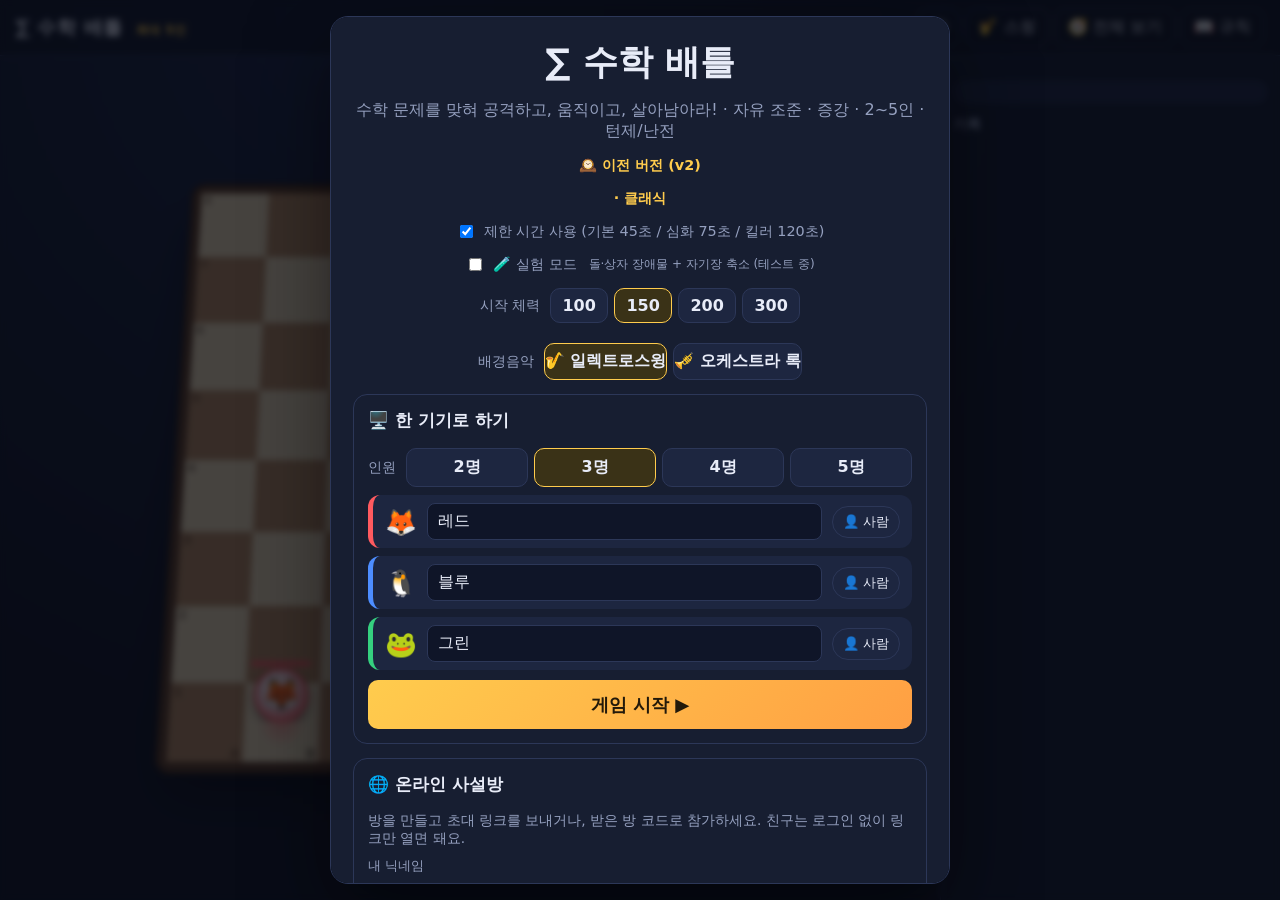
==== index.html @ 05ce8192 "킹 리메이크: 체크메이트 - 4칸 안 가장 가까운 적을 노리고, 그 적 주변 8칸 중 막힌 칸(판 끝·다른 말·돌·상자·자기장) 하나당 피해 +15% - 피해 20/27 → 구석(" ====
<!DOCTYPE html>
<html lang="ko">
<head>
  <meta charset="UTF-8">
  <meta name="viewport" content="width=device-width, initial-scale=1">
  <title>수학 배틀 ∑</title>
  <link rel="icon" href="data:image/svg+xml,%3Csvg xmlns=%22http://www.w3.org/2000/svg%22 viewBox=%220 0 100 100%22%3E%3Ctext y=%22.9em%22 font-size=%2290%22%3E%E2%88%91%3C/text%3E%3C/svg%3E">
  <link rel="stylesheet" href="vendor/katex/katex.min.css">
  <script src="vendor/katex/katex.min.js"></script>
  <link rel="stylesheet" href="css/style.css?v=20260926-2">
</head>
<body>
  <div id="app">
    <header class="topbar">
      <div class="brand">∑ 수학 배틀 <small>최대 5인</small></div>
      <div class="round" id="roundInfo"></div>
      <div class="top-actions">
        <button id="btnSound" class="ghost sound-btn" aria-label="소리 설정">🔊</button>
        <button id="btnBgm" class="ghost" title="배경음악 스타일 바꾸기">🎷 스윙</button>
        <button id="btnView" class="ghost" title="플레이어 시점 / 전체 보기 전환 (V)">🧭 전체 보기</button>
        <button id="btnRules" class="ghost">📖 규칙</button>
        <button id="btnLeave" class="ghost" hidden>🚪 방 나가기</button>
        <button id="btnMenu" class="ghost menu-btn" aria-label="메뉴 열기" aria-expanded="false">☰</button>
      </div>
    </header>

    <main class="layout">
      <section class="stage" id="stage">
        <div class="board" id="board">
          <div class="cells" id="cells"></div>
          <svg class="fx" id="fx" viewBox="0 0 8 8" preserveAspectRatio="none"></svg>
          <div id="pieces"></div>
        </div>
        <div class="compass" id="compass" title="북쪽 방향"><div class="needle">N</div></div>
        <div class="toast" id="toast"></div>
        <div class="spectate" id="spectate" hidden aria-live="polite"></div>
      </section>

      <aside class="panel">
        <div class="players" id="playerList"></div>
        <div class="turn" id="turnPanel"></div>
        <div class="log">
          <h3>기록</h3>
          <ol id="log"></ol>
        </div>
      </aside>
    </main>
  </div>

  <!-- 시작 화면 -->
  <div class="overlay" id="setup">
    <div class="card setup-card">
      <h1>∑ 수학 배틀</h1>
      <p class="muted">수학 문제를 맞혀 공격하고, 움직이고, 살아남아라! · 자유 조준 · 증강 · 2~5인 · 턴제/난전</p>
      <a class="version-link" href="v2/">🕰️ 이전 버전 (v2)</a> <a class="version-link" href="classic/">· 클래식</a>
      <label class="check"><input type="checkbox" id="optTimer" checked> 제한 시간 사용 (기본 45초 / 심화 75초 / 킬러 120초)</label>
      <label class="check exp-check"><input type="checkbox" id="optExp"> 🧪 실험 모드 <small>돌·상자 장애물 + 자기장 축소 (테스트 중)</small></label>
      <div class="hp-row" id="hpRow" role="group" aria-label="시작 체력"></div>
      <div class="hp-row" id="bgmRow" role="group" aria-label="배경음악"></div>

      <section class="mode">
        <h2 class="mode-title">🖥️ 한 기기로 하기</h2>
        <div class="setup-players" id="setupPlayers"></div>
        <button class="primary big" id="btnStart">게임 시작 ▶</button>
      </section>

      <section class="mode">
        <h2 class="mode-title">🌐 온라인 사설방</h2>
        <p class="muted small" id="onlineNote">온라인 연결 확인 중…</p>
        <div class="online-form" id="onlineForm" hidden>
          <label class="field-label" for="nick">내 닉네임</label>
          <input id="nick" maxlength="10" placeholder="예: 미분왕" autocomplete="nickname">
          <button id="btnRestore" hidden></button>
          <div class="online-actions">
            <button class="primary" id="btnCreate">방 만들기</button>
            <div class="join-row">
              <input id="joinCode" maxlength="4" placeholder="방 코드" autocapitalize="characters" autocomplete="off" aria-label="방 코드 4자리">
              <button id="btnJoin">참가</button>
            </div>
          </div>
        </div>
      </section>

      <button class="ghost" id="btnRules2">📖 규칙 보기</button>
    </div>
  </div>

  <!-- 메뉴 (휴대폰: 규칙 · 전체 보기 · 기록 · 방 나가기) -->
  <div class="drawer hidden" id="drawer">
    <nav class="drawer-card" aria-label="메뉴">
      <div class="drawer-head"><b>메뉴</b><button class="ghost" id="btnMenuClose" aria-label="메뉴 닫기">✕</button></div>
      <div class="drawer-actions">
        <button id="mRules">📖 규칙</button>
        <button id="mSound">🔊 소리 설정</button>
        <button id="mBgm">🎷 배경음악: 일렉트로스윙</button>
        <button id="mView">🧭 전체 보기</button>
        <button id="mLeave" hidden>🚪 방 나가기</button>
      </div>
      <h3>기록</h3>
      <ol id="drawerLog" class="drawer-log"></ol>
    </nav>
  </div>

  <!-- 온라인 대기실 -->
  <div class="overlay hidden" id="lobby"></div>

  <!-- 차례 넘기기 -->
  <div class="overlay hidden" id="handover"></div>

  <!-- 범용 모달 -->
  <div class="overlay hidden" id="modal"><div class="card" id="modalCard"></div></div>

  <script src="vendor/mqtt/mqtt.min.js"></script>
  <script src="js/music.js?v=20260926-2"></script>
  <script src="js/sfx.js?v=20260926-2"></script>
  <script src="js/chars.js?v=20260926-2"></script>
  <script src="js/problems.js?v=20260926-2"></script>
  <script src="js/game.js?v=20260926-2"></script>
</body>
</html>
---- css/style.css ----
/* ------------------------------------------------------------------ */
/*  카메라 변수: 등록된 커스텀 속성이라 transition 으로 부드럽게 회전  */
/* ------------------------------------------------------------------ */
@property --ang  { syntax: '<angle>';  inherits: true; initial-value: 0deg; }
@property --tilt { syntax: '<angle>';  inherits: true; initial-value: 0deg; }
@property --tx   { syntax: '<length>'; inherits: true; initial-value: 0px; }
@property --ty   { syntax: '<length>'; inherits: true; initial-value: 0px; }
@property --lift { syntax: '<length>'; inherits: true; initial-value: 0px; }
@property --dz   { syntax: '<length>'; inherits: true; initial-value: 0px; }

:root {
  --bg: #0f1422;
  --bg2: #171e31;
  --card: #1d2640;
  --line: #2c3758;
  --text: #e8ecf8;
  --muted: #95a0bf;
  --accent: #ffcc4d;
  --ok: #3ddc84;
  --bad: #ff5d6c;
  --light-sq: #ecdab4;
  --dark-sq: #b68a5e;
  --radius: 14px;
}

* { box-sizing: border-box; }
html, body { margin: 0; height: 100%; }
body {
  background: radial-gradient(circle at 30% 0%, #1c2748 0%, var(--bg) 60%);
  color: var(--text);
  font-family: 'Pretendard', 'Apple SD Gothic Neo', 'Noto Sans KR', 'Malgun Gothic', system-ui, sans-serif;
  overflow: hidden;
}
button {
  font: inherit; color: inherit; cursor: pointer;
  border: 1px solid var(--line); background: var(--card);
  border-radius: 10px; padding: 8px 12px;
  transition: transform .1s, background .15s, border-color .15s, opacity .15s;
}
button:hover:not(:disabled) { border-color: #4a5a8c; background: #243056; }
button:active:not(:disabled) { transform: scale(.97); }
button:disabled { opacity: .4; cursor: not-allowed; }
button.primary { background: linear-gradient(135deg, #ffcc4d, #ff9f43); color: #22190a; border: 0; font-weight: 700; }
button.primary:hover:not(:disabled) { background: linear-gradient(135deg, #ffd76e, #ffb266); }
button.ghost { background: transparent; }
button.big { font-size: 1.15rem; padding: 12px 22px; }
.muted { color: var(--muted); }
.hidden, [hidden] { display: none !important; }

#app { display: flex; flex-direction: column; height: 100%; }

/* ---------------- 상단 바 ---------------- */
.topbar {
  display: flex; align-items: center; gap: 12px;
  padding: 8px 16px; border-bottom: 1px solid var(--line);
  background: rgba(15, 20, 34, .7); backdrop-filter: blur(6px);
}
.brand { font-weight: 800; font-size: 1.2rem; letter-spacing: .5px; }
.brand small { color: var(--accent); font-weight: 600; font-size: .75rem; margin-left: 6px; }
.round { flex: 1; text-align: center; color: var(--muted); font-size: .9rem; }
.top-actions { display: flex; gap: 6px; }

/* ---------------- 레이아웃 ---------------- */
.layout { flex: 1; display: flex; min-height: 0; }
.stage {
  position: relative; flex: 1; min-width: 0; overflow: hidden;
  perspective: 1100px; perspective-origin: 50% 35%;
}
.panel {
  width: 340px; flex-shrink: 0; display: flex; flex-direction: column; gap: 12px;
  padding: 12px; border-left: 1px solid var(--line); background: rgba(23, 30, 49, .6);
  overflow-y: auto;
}

/* ---------------- 보드 ---------------- */
.board {
  --cell: 60px;
  position: absolute; left: 50%; top: 50%;
  width: calc(var(--cell) * var(--n, 8)); height: calc(var(--cell) * var(--n, 8));
  margin-left: calc(var(--cell) * var(--n, 8) / -2); margin-top: calc(var(--cell) * var(--n, 8) / -2);
  transform-style: preserve-3d;
  transform: translateY(var(--lift)) translateZ(var(--dz)) rotateX(var(--tilt)) rotateZ(var(--ang)) translate(var(--tx), var(--ty));
  transition: --ang .9s cubic-bezier(.4, .1, .2, 1), --tilt .9s ease, --tx .9s ease, --ty .9s ease, --lift .9s ease, --dz .9s ease;
}
.cells {
  position: absolute; inset: 0;
  display: grid; grid-template-columns: repeat(8, 1fr); grid-template-rows: repeat(8, 1fr);
  border-radius: 6px;
  box-shadow: 0 0 0 calc(var(--cell) * .12) #5b3b22, 0 0 0 calc(var(--cell) * .16) #2d1d10, 0 30px 60px rgba(0, 0, 0, .6);
}
.cell { position: relative; background: var(--light-sq); }
.cell.dark { background: var(--dark-sq); }
.cell .coord {
  position: absolute; font-size: calc(var(--cell) * .17); font-weight: 700;
  color: rgba(60, 35, 15, .55); pointer-events: none;
}
.cell .coord.file { right: 3px; bottom: 1px; }
.cell .coord.rank { left: 3px; top: 1px; }
.cell.target { box-shadow: inset 0 0 0 3px #ff3b3b; }
.cell.void { visibility: hidden; pointer-events: none; }
.board.pentagon .cells { box-shadow: none; border-radius: 0; }
.fx .board-frame { fill: none; stroke: #5b3b22; stroke-width: .16; stroke-linejoin: round; filter: drop-shadow(0 .3px .6px rgba(0, 0, 0, .6)); }

.fx { position: absolute; inset: 0; width: 100%; height: 100%; pointer-events: none; transform: translateZ(1px); overflow: visible; }
.fx .guide { stroke-width: .06; stroke-dasharray: .18 .12; fill: none; opacity: .85; }
.fx .preview { stroke-width: .12; fill: none; stroke-linecap: round; stroke-linejoin: round; opacity: .75; stroke-dasharray: .25 .15; }
.fx .preview-dot { opacity: .8; }
.fx .shot { stroke-width: .1; fill: none; stroke-linecap: round; stroke-linejoin: round; filter: drop-shadow(0 0 .08px #fff); }
.fx .shot.fade { transition: opacity .6s; opacity: 0; }
.fx .bullet { stroke: #fff; stroke-width: .04; }
.fx .burst { fill: none; stroke-width: .08; animation: burst .6s ease-out forwards; }
/* 직업별 궤적 */
.fx .shot.t-thin { stroke-width: .035; }
.fx .shot.t-none { display: none; }
.fx .shot.t-dash { stroke-width: .05; stroke-dasharray: .12 .12; opacity: .8; }
.fx .shot.t-glow { stroke-width: .2; opacity: .4; }
.fx .shot.t-rope { stroke-width: .05; filter: none; }
.fx .shot.t-blood { stroke-width: .08; stroke-dasharray: .04 .12; }
.fx .shot.t-beam { stroke-width: .24; opacity: .85; filter: drop-shadow(0 0 .15px #fff); }
.fx .shot.t-core { stroke-width: .08; filter: none; }
.fx .shot.t-bolt { stroke-width: .07; filter: drop-shadow(0 0 .12px #fff27a); }
.fx .shot.t-beam.fade, .fx .shot.t-core.fade, .fx .shot.t-bolt.fade { transition: opacity .35s; }
/* 맞은 자리 이펙트 */
.fx .imp-in { transform-box: fill-box; transform-origin: center; animation: imp .6s ease-out forwards; }
@keyframes imp { 0% { transform: scale(.3); opacity: 1; } 55% { opacity: 1; } 100% { transform: scale(1.25); opacity: 0; } }
.fx .imp-wind .imp-in { animation: impSpin .65s ease-out forwards; }
@keyframes impSpin { 0% { transform: scale(.4) rotate(0); opacity: 1; } 100% { transform: scale(1.2) rotate(320deg); opacity: 0; } }
.fx .imp-zap .imp-in { animation: impZap .5s steps(1) forwards; }
@keyframes impZap { 0% { opacity: 1; } 20% { opacity: .15; } 40% { opacity: 1; } 60% { opacity: .2; } 80% { opacity: 1; } 100% { opacity: 0; } }
.fx .imp-boom .imp-in { animation: imp .7s cubic-bezier(.2, .8, .3, 1) forwards; }
.imp-pop { position: absolute; inset: auto; left: 50%; bottom: 4%; width: calc(var(--cell) * 1.3); height: calc(var(--cell) * 1.3); margin-left: calc(var(--cell) * -.65); transform: none; pointer-events: none; z-index: 3; }
/* 판 흔들림 (transform 과 겹치지 않게 translate 속성으로) */
.board.shake-1 { animation: bshake1 .3s; }
.board.shake-2 { animation: bshake2 .45s; }
@keyframes bshake1 { 25% { translate: 3px -2px; } 50% { translate: -3px 2px; } 75% { translate: 2px 1px; } }
@keyframes bshake2 { 15% { translate: 8px -4px; } 35% { translate: -7px 4px; } 55% { translate: 5px -3px; } 75% { translate: -3px 2px; } }
.fx .crosshair { fill: none; stroke: #ff3b3b; stroke-width: .06; animation: pulse .5s ease-in-out infinite alternate; }
@keyframes burst { from { r: .1; opacity: 1; } to { r: .9; opacity: 0; } }
@keyframes pulse { from { opacity: .4; } to { opacity: 1; } }

/* ---------------- 말(플레이어) ---------------- */
#pieces { position: absolute; inset: 0; transform-style: preserve-3d; pointer-events: none; }
.piece {
  position: absolute;
  left: calc(var(--x) * var(--cell)); top: calc(var(--y) * var(--cell));
  width: var(--cell); height: var(--cell);
  transform-style: preserve-3d;
  transition: left .25s ease, top .25s ease, opacity .5s;
}
.piece .facing {
  position: absolute; inset: 0; transform: translateZ(1px) rotate(var(--face, 0deg));
  transition: transform .3s;
}
.piece .facing::before {
  content: ''; position: absolute; left: 50%; top: 2%;
  border: calc(var(--cell) * .14) solid transparent; border-bottom: calc(var(--cell) * .22) solid var(--pc);
  border-top: 0; transform: translateX(-50%);
  filter: drop-shadow(0 0 2px rgba(0, 0, 0, .5));
}
.piece .facing::after {
  content: ''; position: absolute; inset: 18%; border-radius: 50%;
  background: radial-gradient(circle, color-mix(in srgb, var(--pc) 45%, transparent) 0%, transparent 70%);
}
.piece .stand {
  position: absolute; left: -20%; right: -20%; bottom: 50%; height: calc(var(--cell) * 1.25);
  display: flex; flex-direction: column; align-items: center; justify-content: flex-end; gap: 2px;
  transform-origin: 50% 100%;
  transform: rotateZ(calc(var(--ang) * -1)) rotateX(calc(var(--tilt) * -1));
  pointer-events: none;
}
.piece .avatar {
  width: calc(var(--cell) * .72); height: calc(var(--cell) * .72); border-radius: 50%;
  display: grid; place-items: center; font-size: calc(var(--cell) * .42);
  background: radial-gradient(circle at 35% 30%, #fff 0%, color-mix(in srgb, var(--pc) 35%, #fff) 45%, var(--pc) 100%);
  border: 3px solid var(--pc);
  box-shadow: 0 4px 10px rgba(0, 0, 0, .45);
}
.piece .mini-hp {
  width: calc(var(--cell) * .8); height: 6px; border-radius: 3px; background: rgba(0, 0, 0, .55); overflow: hidden;
}
.piece .mini-hp i { display: block; height: 100%; background: var(--pc); transition: width .4s; }
.piece .badges { font-size: calc(var(--cell) * .2); height: calc(var(--cell) * .24); line-height: 1; }
.piece.current .avatar { box-shadow: 0 0 0 3px #fff, 0 0 18px 4px var(--pc); animation: bob 1.4s ease-in-out infinite; }
.piece.dead { opacity: 0; pointer-events: none; }
.piece.hit .avatar { animation: shake .45s; }
/* 직업 캐릭터 (js/chars.js) */
.piece.chared { transition: left .25s ease, top .25s ease, opacity .5s 1s; }
.piece .avatar.char {
  width: calc(var(--cell) * 1.12); height: calc(var(--cell) * 1.12); border: 0; border-radius: 0;
  background: none; box-shadow: none; font-size: 0; overflow: visible; margin-bottom: calc(var(--cell) * -.12);
  filter: drop-shadow(0 3px 3px rgba(0, 0, 0, .35));
}
.piece .avatar.char .flip { width: 100%; height: 100%; transform: scaleX(var(--flip, 1)); transition: transform .2s; }
.piece .avatar.char svg { width: 100%; height: 100%; display: block; }
.piece.current .avatar.char { box-shadow: none; filter: drop-shadow(0 0 1.5px #fff) drop-shadow(0 0 6px var(--pc)); }
.piece.hit .avatar.char { animation: none; }
.mini-ch { display: inline-block; width: 1.5em; height: 1.5em; vertical-align: middle; }
.mini-ch svg { width: 100%; height: 100%; display: block; transform: scale(1.25); transform-origin: 50% 70%; }
@keyframes bob { 50% { transform: translateY(-4px); } }
@keyframes shake {
  0%, 100% { transform: translateX(0); background: #fff; }
  20% { transform: translateX(-6px); background: #ff5d6c; }
  40% { transform: translateX(6px); }
  60% { transform: translateX(-4px); background: #ff5d6c; }
  80% { transform: translateX(4px); }
}
.float {
  position: absolute; top: 0; left: 50%; transform: translateX(-50%);
  font-weight: 900; font-size: calc(var(--cell) * .38); white-space: nowrap;
  text-shadow: 0 2px 0 #000, 0 0 6px #000;
  animation: floatUp 1.3s ease-out forwards;
}
.float.dmg { color: #ff5d6c; }
.float.heal { color: #3ddc84; }
.float.info { color: #ffcc4d; }
@keyframes floatUp { from { opacity: 1; transform: translate(-50%, 0) scale(1.2); } to { opacity: 0; transform: translate(-50%, -60px) scale(1); } }

.compass {
  position: absolute; right: 14px; top: 14px; width: 44px; height: 44px; border-radius: 50%;
  background: rgba(0, 0, 0, .35); border: 1px solid var(--line); display: grid; place-items: center;
}
.compass .needle {
  font-weight: 800; font-size: .8rem; color: var(--bad);
  width: 100%; height: 100%; display: flex; justify-content: center; padding-top: 2px;
  transition: transform .9s cubic-bezier(.4, .1, .2, 1);
}
.toast {
  z-index: 6;
  position: absolute; left: 50%; top: 16px; transform: translateX(-50%) translateY(-20px);
  background: rgba(0, 0, 0, .75); border: 1px solid var(--line); border-radius: 999px;
  padding: 8px 18px; font-weight: 700; opacity: 0; transition: opacity .25s, transform .25s; pointer-events: none;
  white-space: nowrap; max-width: 90%; overflow: hidden; text-overflow: ellipsis;
}
.toast.show { opacity: 1; transform: translateX(-50%) translateY(0); }

/* ---------------- 패널 ---------------- */
.players { display: flex; flex-direction: column; gap: 6px; }
.pcard {
  display: flex; align-items: center; gap: 10px; padding: 8px 10px;
  border-radius: 12px; background: var(--card); border: 2px solid transparent;
}
.pcard.active { border-color: var(--pc); box-shadow: 0 0 16px -4px var(--pc); }
.pcard.dead { opacity: .4; filter: grayscale(1); }
.pemoji { font-size: 1.6rem; }
.pinfo { flex: 1; min-width: 0; }
.pname { font-weight: 700; font-size: .95rem; white-space: nowrap; overflow: hidden; text-overflow: ellipsis; }
.hp { height: 8px; border-radius: 4px; background: #0b0f1a; overflow: hidden; margin-top: 4px; }
.hp-fill { height: 100%; background: var(--pc); transition: width .4s; }
.hpnum { font-variant-numeric: tabular-nums; font-weight: 700; min-width: 34px; text-align: right; }
.pnums { display: flex; flex-direction: column; align-items: flex-end; gap: 2px; }
.score { font-size: .72rem; color: var(--accent); font-variant-numeric: tabular-nums; white-space: nowrap; }
.bonus { font-size: 1rem; }
.bonus b { color: var(--accent); }
.fast { margin-top: 6px; padding: 6px 10px; border-radius: 8px; background: #3a3217; color: #ffe38a; font-weight: 700; font-size: .9rem; }

.turn { background: var(--card); border-radius: var(--radius); padding: 12px; }
.turn-head { display: flex; align-items: center; gap: 10px; margin-bottom: 10px; }
.turn-head .big { font-size: 2rem; }
.turn-head b { color: var(--pc); }
.turn-head small { color: var(--muted); }
.actions { display: grid; grid-template-columns: 1fr 1fr; gap: 8px; }
.act {
  display: flex; flex-direction: column; align-items: flex-start; gap: 2px; text-align: left; padding: 10px;
}
.act .ai { font-size: 1.3rem; }
.act b { font-size: .95rem; }
.act small { color: var(--muted); font-size: .75rem; }
.act.free { border-style: dashed; }
.act.wide { grid-column: 1 / -1; flex-direction: row; align-items: center; gap: 10px; }
.hint { color: var(--muted); font-size: .78rem; margin: 10px 0 0; line-height: 1.45; }
.chip { display: inline-block; padding: 2px 8px; border-radius: 999px; font-size: .75rem; font-weight: 700; }
.chip.easy { background: #1f5f3f; color: #b9f5d3; }
.chip.hard { background: #6b2140; color: #ffc2d6; }
.chip.extra { background: #5a4a10; color: #ffe38a; }
.rotate-box p { margin: 0 0 8px; font-size: .9rem; }
.rot-btns { display: grid; grid-template-columns: repeat(3, 1fr); gap: 6px; margin-bottom: 8px; }
.rotate-box .primary { width: 100%; }

.log { flex: 1; min-height: 120px; display: flex; flex-direction: column; }
.log h3 { margin: 0 0 6px; font-size: .85rem; color: var(--muted); }
.log ol { list-style: none; margin: 0; padding: 0; overflow-y: auto; font-size: .82rem; line-height: 1.45; }
.log li { padding: 4px 0; border-bottom: 1px dashed var(--line); }
.log li:first-child { animation: fadeIn .4s; }
.log .who { font-weight: 700; color: var(--pc); }
@keyframes fadeIn { from { opacity: 0; transform: translateY(-4px); } }

/* ---------------- 오버레이 & 모달 ---------------- */
.overlay {
  position: fixed; inset: 0; z-index: 20; display: grid; place-items: center; padding: 16px;
  background: rgba(6, 9, 18, .72); backdrop-filter: blur(3px);
}
.overlay.dock { background: transparent; backdrop-filter: none; place-items: end end; pointer-events: none; }
.overlay.dock .card { width: min(380px, 100%); }
.overlay.dock .card { pointer-events: auto; box-shadow: 0 -10px 40px rgba(0, 0, 0, .5); }
.card {
  background: var(--bg2); border: 1px solid var(--line); border-radius: 18px;
  padding: 22px; width: min(620px, 100%); max-height: calc(100dvh - 32px); overflow-y: auto;
  box-shadow: 0 30px 80px rgba(0, 0, 0, .5); animation: pop .22s ease-out;
}
.card.small { width: min(440px, 100%); }
.card h2 { margin: 0 0 6px; }
@keyframes pop { from { transform: scale(.94); opacity: 0; } }

.setup-card { text-align: center; display: flex; flex-direction: column; gap: 14px; }
.setup-card h1 { margin: 0; font-size: 2.2rem; }
.setup-card p { margin: 0; }
.setup-players { display: flex; flex-direction: column; gap: 8px; }
.setup-row { display: flex; align-items: center; gap: 10px; padding: 8px 12px; background: var(--card); border-radius: 12px; border-left: 5px solid var(--pc); }
.setup-row span { font-size: 1.6rem; }
.setup-row input {
  flex: 1; font: inherit; color: var(--text); background: #0f1528; border: 1px solid var(--line);
  border-radius: 8px; padding: 8px 10px;
}
.check { display: flex; gap: 8px; justify-content: center; align-items: center; color: var(--muted); font-size: .9rem; }

.handover-card { text-align: center; border-top: 6px solid var(--pc); }
.handover-card .ho-emoji { font-size: 4rem; animation: bob 1.4s ease-in-out infinite; }
.handover-card h2 { font-size: 1.8rem; color: var(--pc); }
.handover-card p { color: var(--muted); }

.levels { display: grid; grid-template-columns: 1fr 1fr; gap: 10px; margin: 16px 0 10px; }
.level { display: flex; flex-direction: column; gap: 4px; padding: 16px 12px; text-align: center; }
.level b { font-size: 1.2rem; }
.level span { font-size: .82rem; color: var(--muted); }
.level em { font-style: normal; font-weight: 800; color: var(--accent); }
.level small { color: var(--muted); }
.level.easy { border-color: #2f7a52; }
.level.hard { border-color: #8c2c52; }
.level.killer { border-color: #d9480f; background: linear-gradient(180deg, #3a1c10 0%, var(--card) 100%); }
.level-card .levels { grid-template-columns: repeat(3, 1fr); }
.chip.killer { background: #7a2e0e; color: #ffd0b0; }
.card .ghost.wide { width: 100%; }

.quiz-head { display: flex; align-items: center; gap: 8px; margin-bottom: 10px; flex-wrap: wrap; }
.quiz-head .topic { font-weight: 700; }
.quiz-head .who { margin-left: auto; color: var(--pc); font-weight: 700; }
.timer { position: relative; height: 10px; background: #0b0f1a; border-radius: 5px; overflow: hidden; margin-bottom: 14px; }
.timer-fill { position: absolute; inset: 0; background: linear-gradient(90deg, #3ddc84, #ffcc4d); transform-origin: left; transition: transform .1s linear; }
.timer-fill.warn { background: linear-gradient(90deg, #ff5d6c, #ff9f43); }
.timer-num { position: absolute; right: 6px; top: -3px; font-size: .7rem; font-weight: 700; text-shadow: 0 0 3px #000; }
.question { font-size: 1.15rem; line-height: 1.9; padding: 14px; background: var(--card); border-radius: 12px; margin-bottom: 14px; overflow-x: auto; }
.choices { display: grid; grid-template-columns: 1fr 1fr; gap: 8px; }
.choice { display: flex; align-items: center; gap: 10px; text-align: left; padding: 12px; min-height: 58px; font-size: 1.05rem; }
.choice .key {
  flex-shrink: 0; width: 26px; height: 26px; border-radius: 50%; display: grid; place-items: center;
  background: #0f1528; font-size: .8rem; font-weight: 800; color: var(--muted);
}
.choice .ctext { overflow-x: auto; }
.choice.correct { border-color: var(--ok); background: rgba(61, 220, 132, .15); opacity: 1 !important; }
.choice.wrong { border-color: var(--bad); background: rgba(255, 93, 108, .15); opacity: 1 !important; }
.feedback { margin-top: 14px; display: flex; flex-direction: column; gap: 10px; }
.verdict { font-size: 1.3rem; font-weight: 800; }
.verdict.ok { color: var(--ok); }
.verdict.bad { color: var(--bad); }
.explain { background: var(--card); border-radius: 10px; padding: 10px 12px; line-height: 1.9; color: #cfd6ea; overflow-x: auto; }

.dist { display: flex; gap: 8px; flex-wrap: wrap; margin: 12px 0 4px; }
.dist-btn { flex: 1; font-weight: 800; font-size: 1.1rem; padding: 12px 0; min-width: 56px; }
.dist-btn.sel { border-color: var(--accent); background: #3a3217; }

.roulette { text-align: center; padding: 10px 0; }
.slot {
  font-size: 4rem; width: 110px; height: 110px; margin: 0 auto; display: grid; place-items: center;
  background: var(--card); border-radius: 22px; border: 2px solid var(--line);
}
.slot.done { border-color: var(--accent); animation: pop .3s; }
.slot-name { font-size: 1.3rem; font-weight: 800; margin-top: 10px; min-height: 1.6em; }
.box-desc { text-align: center; color: var(--muted); margin-bottom: 12px; }
.card .primary.full { width: 100%; }

.rules h3 { margin: 16px 0 6px; color: var(--accent); font-size: 1rem; }
.rules ul { margin: 0; padding-left: 20px; line-height: 1.7; }
.rules table { width: 100%; border-collapse: collapse; font-size: .9rem; }
.rules td, .rules th { border-bottom: 1px solid var(--line); padding: 6px; text-align: left; }

.victory { text-align: center; }
.victory .crown { font-size: 4.5rem; }
.victory h2 { font-size: 2rem; color: var(--pc); }

/* ---------------- 온라인 ---------------- */
.mode { display: flex; flex-direction: column; gap: 10px; padding: 14px; border: 1px solid var(--line); border-radius: 14px; text-align: left; }
.mode-title { margin: 0; font-size: 1.05rem; }
.small { font-size: .85rem; margin: 0; }
.field-label { font-size: .8rem; color: var(--muted); }
.online-form { display: flex; flex-direction: column; gap: 8px; }
.online-form input, .copy-row input, .join-row input {
  font: inherit; color: var(--text); background: #0f1528; border: 1px solid var(--line);
  border-radius: 8px; padding: 9px 10px; min-width: 0;
}
.online-actions { display: grid; grid-template-columns: 1fr 1fr; gap: 8px; }
.join-row { display: flex; gap: 6px; }
.join-row input { flex: 1; text-transform: uppercase; letter-spacing: .2em; font-weight: 700; text-align: center; }
#btnRestore { border-style: dashed; }
.chip.me { background: #2b3f7a; color: #cfe0ff; }
.chip.host { background: #5a4a10; color: #ffe38a; }
.chip.off { background: #4a2330; color: #ffb3c0; }
.chip.bot { background: #213f3a; color: #9ff0d8; }
.bot-btn { flex: none; padding: 6px 10px; font-size: .82rem; border-radius: 999px; white-space: nowrap; }
.setup-row input { min-width: 0; }
.bot-btn.on { background: #213f3a; border-color: #3fbf9a; color: #9ff0d8; }
.seat-x { flex: none; padding: 2px 9px; font-size: .8rem; border-radius: 999px; }
.seat-add { flex: none; padding: 4px 10px; font-size: .8rem; border-radius: 999px; background: #213f3a; border-color: #3fbf9a; color: #9ff0d8; }

.lobby-card { display: flex; flex-direction: column; gap: 12px; text-align: center; }
.eyebrow { margin: 0; font-size: .75rem; letter-spacing: .12em; color: var(--muted); }
.room-code { display: flex; justify-content: center; gap: 8px; }
.room-code span {
  width: 54px; height: 64px; display: grid; place-items: center; border-radius: 12px;
  background: var(--card); border: 1px solid var(--line); font-size: 2rem; font-weight: 900; color: var(--accent);
  font-variant-numeric: tabular-nums;
}
.copy-row { display: flex; gap: 6px; }
.copy-row input { flex: 1; font-size: .8rem; }
.seats { list-style: none; margin: 0; padding: 0; display: flex; flex-direction: column; gap: 6px; text-align: left; }
.seat { display: flex; align-items: center; gap: 10px; padding: 8px 12px; border-radius: 10px; background: var(--card); border-left: 4px solid var(--line); color: var(--muted); }
.seat.filled { border-left-color: var(--pc); color: var(--text); }
.seat-emoji { font-size: 1.4rem; width: 1.6em; text-align: center; }
.seat-name { flex: 1; font-weight: 700; }
.lobby-msg { margin: 0; color: var(--muted); font-size: .9rem; }

.waiting { display: flex; align-items: center; gap: 10px; padding: 12px; border-radius: 10px; background: #151c31; }
.dots { display: inline-flex; gap: 4px; }
.dots i { width: 7px; height: 7px; border-radius: 50%; background: var(--accent); animation: blink 1.2s infinite; }
.dots i:nth-child(2) { animation-delay: .2s; }
.dots i:nth-child(3) { animation-delay: .4s; }
@keyframes blink { 0%, 100% { opacity: .2; } 50% { opacity: 1; } }
@media (prefers-reduced-motion: reduce) { .dots i, .piece.current .avatar, .handover-card .ho-emoji { animation: none; } }

.version-link { color: var(--accent); font-size: .9rem; text-decoration: none; font-weight: 700; }
.version-link:hover { text-decoration: underline; }
.beta-tag { font-size: .9rem; vertical-align: super; color: #22190a; background: var(--accent); border-radius: 6px; padding: 0 6px; }

/* ---------------- 베타: 조준 · 칸 선택 · 증강 ---------------- */
.cells.aimable .cell { cursor: crosshair; }
.cell.pickable { cursor: pointer; box-shadow: inset 0 0 0 3px var(--pick); }
.cell.pickable::after {
  content: ''; position: absolute; inset: 32%; border-radius: 50%;
  background: var(--pick); opacity: .6; animation: pulse .7s ease-in-out infinite alternate;
}
.fx .guide.faint { opacity: .45; stroke-dasharray: none; stroke-width: .05; }
.fx .guide-cell { fill: rgba(255, 255, 255, .12); stroke-width: .05; stroke-dasharray: .12 .08; }
.fx .guide-hit { fill: none; stroke: #ff3b3b; stroke-width: .07; animation: pulse .6s ease-in-out infinite alternate; }
.aim-box { display: flex; flex-direction: column; gap: 6px; padding: 10px; border-radius: 10px; background: #151c31; margin-bottom: 10px; }
.aim-row { display: flex; align-items: center; justify-content: space-between; font-variant-numeric: tabular-nums; }
.rot-btns.four { grid-template-columns: repeat(4, 1fr); margin-bottom: 0; }
.rot-btns.four button { padding: 8px 4px; font-size: .85rem; }
.chip.free-chip { background: #1f5f3f; color: #b9f5d3; }
.augment-card { width: min(720px, 100%); }
.augments { display: grid; grid-template-columns: repeat(3, 1fr); gap: 10px; margin-top: 14px; }
.augment {
  position: relative; display: flex; flex-direction: column; align-items: center; gap: 6px; text-align: center;
  padding: 18px 12px 14px; border-radius: 14px; border: 2px solid #4a3f8c;
  background: linear-gradient(180deg, #252049 0%, var(--card) 100%);
}
.augment:hover:not(:disabled) { border-color: var(--accent); background: linear-gradient(180deg, #2f2860 0%, #243056 100%); }
.aug-key { position: absolute; top: 8px; left: 10px; font-size: .75rem; color: var(--muted); font-weight: 800; }
.aug-icon { font-size: 2.4rem; }
.augment b { font-size: 1.15rem; }
.aug-desc { font-size: .82rem; color: var(--muted); line-height: 1.45; }
.augment em { font-style: normal; font-weight: 800; color: var(--accent); font-size: .85rem; }
@media (max-width: 560px) { .augments { grid-template-columns: 1fr; } .augment { flex-direction: row; text-align: left; } .aug-icon { font-size: 2rem; } }

.count-row { display: flex; align-items: center; gap: 6px; }
.hp-row { display: flex; flex-wrap: wrap; align-items: center; justify-content: center; gap: 6px; }
#bgmRow { margin-top: 6px; }
.hp-row span { color: var(--muted); font-size: .85rem; margin-right: 4px; }
.hp-btn { min-width: 58px; font-weight: 800; padding: 7px 0; font-variant-numeric: tabular-nums; }
.hp-btn.sel { border-color: var(--accent); background: #3a3217; }
.count-row span { color: var(--muted); font-size: .85rem; margin-right: 4px; }
.count-btn { flex: 1; font-weight: 800; padding: 8px 0; }
.count-btn.sel { border-color: var(--accent); background: #3a3217; }

.cell.coin::before {
  content: '🪙'; position: absolute; inset: 0; display: grid; place-items: center;
  font-size: calc(var(--cell) * .5); filter: drop-shadow(0 2px 2px rgba(0, 0, 0, .35));
  animation: coinSpin 2.4s ease-in-out infinite;
}
@keyframes coinSpin { 0%, 70%, 100% { transform: scaleX(1); } 80% { transform: scaleX(-1); } 90% { transform: scaleX(1); } }
.brawl-state { margin: 10px 0 0; padding: 8px 10px; border-radius: 8px; background: #3a1f1f; color: #ffc9b0; font-weight: 700; font-size: .88rem; }
.pdoing { font-size: .72rem; color: var(--accent); margin-top: 3px; white-space: nowrap; overflow: hidden; text-overflow: ellipsis; }
.mode-pick { display: grid; grid-template-columns: 1fr 1fr; gap: 8px; }
.mode-pick button { display: flex; flex-direction: column; gap: 2px; padding: 10px; }
.mode-pick small { color: var(--muted); font-size: .75rem; }
.mode-pick button.sel { border-color: var(--accent); background: #3a3217; }
.lobby-mode { margin: 0; }
@media (prefers-reduced-motion: reduce) { .cell.coin::before { animation: none; } }

/* ---------------- 과목 선택 ---------------- */
.step-label { margin: 12px 0 6px; font-weight: 800; font-size: .9rem; }
.level-card .levels { margin-top: 0; }
.cats { display: grid; grid-template-columns: repeat(4, 1fr); gap: 8px; }
.cat { display: flex; flex-direction: column; align-items: center; gap: 2px; padding: 10px 6px; text-align: center; }
.cat .cat-icon { font-size: 1.4rem; line-height: 1.2; font-weight: 800; }
.cat b { font-size: .9rem; }
.cat small { color: var(--muted); font-size: .7rem; }
.cat.sel { border-color: var(--accent); background: #3a3217; box-shadow: 0 0 0 1px var(--accent) inset; }
.chip.cat-chip { background: #2b3f7a; color: #cfe0ff; }

/* ---------------- 관전 카드 ---------------- */
.spectate {
  position: absolute; left: 50%; top: 12px; transform: translateX(-50%); z-index: 5;
  width: min(560px, calc(100% - 24px)); max-height: calc(100% - 24px); overflow-y: auto;
  background: rgba(23, 30, 49, .94); border: 1px solid var(--line); border-radius: 14px;
  padding: 12px 14px; box-shadow: 0 16px 40px rgba(0, 0, 0, .45); pointer-events: none;
  display: flex; flex-direction: column; gap: 8px; animation: fadeIn .25s;
}
.spec-head { display: flex; align-items: center; gap: 8px; flex-wrap: wrap; }
.spec-head b { color: var(--pc); }
.spec-eye { font-size: 1.1rem; }
.spec-wait { margin: 0; color: var(--muted); }
.spec-tags { display: flex; align-items: center; gap: 6px; flex-wrap: wrap; }
.spectate .question { margin: 0; font-size: 1rem; padding: 10px; }
.spectate .timer { margin: 0; }
.spec-choices { gap: 6px; }
.spec-choices .choice { min-height: 44px; padding: 8px; font-size: .95rem; border: 1px solid var(--line); border-radius: 10px; background: var(--card); }
.spectate .verdict { font-size: 1.05rem; }
.spec-choices .choice.correct { border-color: var(--ok); background: rgba(61, 220, 132, .18); }
.spec-choices .choice.wrong { border-color: var(--bad); background: rgba(255, 93, 108, .18); }

/* ---------------- 메뉴 (휴대폰) ---------------- */
.menu-btn { display: none; font-size: 1.2rem; padding: 4px 10px; }
.sound-btn { font-size: 1.05rem; padding: 4px 10px; }
.drawer { position: fixed; inset: 0; z-index: 30; background: rgba(6, 9, 18, .6); display: flex; justify-content: flex-end; }
.drawer-card {
  width: min(340px, 86vw); height: 100%; background: var(--bg2); border-left: 1px solid var(--line);
  padding: calc(12px + env(safe-area-inset-top, 0px)) 14px 14px; display: flex; flex-direction: column; gap: 10px;
  animation: slideIn .2s ease-out;
}
@keyframes slideIn { from { transform: translateX(30px); opacity: 0; } }
.drawer-head { display: flex; justify-content: space-between; align-items: center; }
.drawer-actions { display: flex; flex-direction: column; gap: 6px; }
.drawer-actions button { text-align: left; padding: 10px 12px; }
.drawer-card h3 { margin: 6px 0 0; font-size: .85rem; color: var(--muted); }
.drawer-log { list-style: none; margin: 0; padding: 0; overflow-y: auto; flex: 1; font-size: .82rem; line-height: 1.45; }
.drawer-log li { padding: 4px 0; border-bottom: 1px dashed var(--line); }
.drawer-log .who { font-weight: 700; color: var(--pc); }

/* ---------------- 반응형 ---------------- */
@media (max-width: 860px) {
  /* 한 화면: 얇은 상단 바 · 남는 공간은 보드 · 아래는 플레이어 칩 + 행동 버튼 */
  #app { height: 100%; }
  .topbar { padding: 4px 8px; gap: 6px; min-height: 40px; }
  .brand { font-size: .95rem; white-space: nowrap; }
  .brand small { display: none; }
  .round { font-size: .7rem; line-height: 1.3; }
  .round .order { display: none; }
  #btnRules, #btnView, #btnLeave, #btnBgm { display: none !important; }
  .menu-btn { display: inline-flex; }
  .layout { flex-direction: column; min-height: 0; }
  .stage { flex: 1 1 auto; min-height: 200px; }
  .compass { width: 30px; height: 30px; top: 6px; right: 6px; }
  .compass .needle { font-size: .65rem; }
  .toast { top: 6px; font-size: .82rem; padding: 6px 12px; }
  .panel {
    width: 100%; flex: 0 0 auto; border-left: 0; border-top: 1px solid var(--line); overflow: visible;
    padding: 6px 8px calc(8px + env(safe-area-inset-bottom, 0px)); gap: 6px;
  }
  .panel .log { display: none; }
  .players { flex-direction: row; gap: 4px; }
  .pcard { flex: 1 1 0; min-width: 0; padding: 4px 6px; gap: 4px; border-radius: 9px; border-width: 1.5px; }
  .pemoji { font-size: 1.05rem; }
  .pname { font-size: .7rem; }
  .pname .chip { display: none; }
  .hp { height: 5px; margin-top: 2px; }
  .hpnum { font-size: .72rem; min-width: 0; }
  .score, .pdoing { display: none; }
  .turn { padding: 8px; border-radius: 12px; }
  .turn-head { margin-bottom: 6px; gap: 8px; }
  .turn-head .big { font-size: 1.3rem; }
  .turn-head small { font-size: .7rem; }
  .aim-box { flex-direction: row; align-items: center; gap: 6px; padding: 5px 6px; margin-bottom: 6px; }
  .aim-box small, .aim-row .chip { display: none; }
  .aim-row { font-size: .8rem; white-space: nowrap; }
  .aim-box .rot-btns.four { flex: 1; gap: 4px; }
  .rot-btns.four button { padding: 6px 2px; font-size: .78rem; }
  .actions { grid-template-columns: repeat(3, 1fr); gap: 6px; }
  .act, .act.wide { grid-column: auto; flex-direction: column; align-items: center; justify-content: center; text-align: center; gap: 2px; padding: 8px 4px; min-height: 56px; }
  .act .ai { font-size: 1.25rem; }
  .act b { font-size: .78rem; }
  .act small { display: none; }
  .act br { display: none; }
  .hint { display: none; }
  .brawl-state { margin-top: 6px; padding: 5px 8px; font-size: .78rem; }
  .waiting { padding: 8px 10px; font-size: .85rem; }
  .spectate { top: 6px; padding: 8px 10px; gap: 6px; }
  .spectate .question { font-size: .9rem; padding: 8px; }
  .card { padding: 16px; }
}
@media (max-width: 480px) {
  .choices, .levels, .online-actions, .level-card .levels { grid-template-columns: 1fr; }
  .cats { grid-template-columns: repeat(2, 1fr); }
  .card { padding: 16px; }
  .question { font-size: 1rem; }
}

/* 소리 설정 패널 (🔊) */
.sound-panel {
  position: fixed; top: 58px; right: 12px; z-index: 60; width: min(340px, calc(100vw - 24px));
  background: #151c33; border: 1px solid var(--line); border-radius: 16px; padding: 14px;
  box-shadow: 0 18px 50px rgba(0, 0, 0, .5); display: flex; flex-direction: column; gap: 10px;
}
.sp-head { display: flex; align-items: center; justify-content: space-between; }
.sp-close { padding: 2px 10px; }
.sp-master { width: 100%; padding: 9px; border-radius: 10px; font-weight: 700; }
.sp-master.on { background: #4a2330; border-color: #ff8fa3; color: #ffd0da; }
.sp-row { display: flex; align-items: center; gap: 10px; padding: 8px 10px; border-radius: 12px; background: var(--card); }
.sp-row.off { opacity: .55; }
.sp-mute { flex: none; width: 42px; height: 42px; padding: 0; font-size: 1.25rem; border-radius: 12px; }
.sp-body { flex: 1; min-width: 0; }
.sp-label { display: flex; align-items: baseline; gap: 6px; }
.sp-label small { color: var(--muted); font-size: .72rem; flex: 1; min-width: 0; white-space: nowrap; overflow: hidden; text-overflow: ellipsis; }
.sp-val { font-variant-numeric: tabular-nums; font-weight: 700; font-size: .85rem; }
.sp-body input[type=range] { width: 100%; accent-color: #ffc53d; margin: 4px 0 0; }
.sound-panel .small { margin: 0; text-align: center; }
@media (max-width: 860px) { .sound-panel { top: 50px; right: 8px; } }

.fx .guide-times { font-size: .34px; font-weight: 800; fill: #ff5d6c; stroke: #0b1020; stroke-width: .06px; paint-order: stroke; }
.fx .guide.limit { stroke-dasharray: .12 .12; opacity: .55; }
.chip.limit-chip { background: #3d2a14; color: #ffcf8a; }

/* 🧪 실험 모드: 장애물 · 자기장 */
.piece.obst .avatar.ob {
  width: calc(var(--cell) * .92); height: calc(var(--cell) * .92); border: 0; border-radius: 0; background: none; box-shadow: none;
  margin-bottom: 0; font-size: 0; filter: drop-shadow(0 2px 2px rgba(0, 0, 0, .3));
}
.piece.obst .avatar.ob svg { width: 100%; height: 100%; display: block; }
.cell.zone { box-shadow: inset 0 0 0 999px rgba(255, 40, 80, .38); }
.cell.zone::after { content: ''; position: absolute; inset: 0; background: repeating-linear-gradient(45deg, rgba(255, 80, 110, .35) 0 6%, transparent 6% 12%); animation: zonePulse 1.6s ease-in-out infinite; pointer-events: none; }
.cell.zone-warn { box-shadow: inset 0 0 0 999px rgba(255, 170, 40, .28); }
.cell.zone-warn::after { content: ''; position: absolute; inset: 8%; border: 2px dashed rgba(255, 150, 30, .85); border-radius: 4px; pointer-events: none; }
@keyframes zonePulse { 50% { opacity: .45; } }
.fx .guide-cell.crate-hit { stroke-dasharray: none; stroke-width: .06; fill: rgba(255, 210, 120, .18); }
.exp-check small { color: var(--muted); margin-left: 4px; }
.piece.poisoned .avatar.char { filter: drop-shadow(0 0 3px #7dff6a) drop-shadow(0 3px 3px rgba(0, 0, 0, .35)); }
.piece.poisoned .avatar:not(.char) { box-shadow: 0 0 0 3px #7dff6a, 0 4px 10px rgba(0, 0, 0, .45); }
.fx .guide-cell.blink { stroke-dasharray: none; stroke-width: .07; fill: rgba(255, 255, 255, .12); }
.fx .shot.t-drip { stroke-width: .06; stroke-dasharray: .03 .14; }
.fx .imp-smoke .imp-in { animation: impSmoke .6s ease-out forwards; }
@keyframes impSmoke { 0% { transform: scale(.4); opacity: .9; } 100% { transform: scale(1.5); opacity: 0; } }
.fx .imp-poison .imp-in { animation: impSmoke .7s ease-out forwards; }
.fx .guide-cell.lock { stroke-dasharray: .1 .08; stroke-width: .05; fill: rgba(255, 203, 61, .12); }
.stand .guide-label { position: absolute; top: 0; left: 50%; transform: translate(-50%, -85%); font-weight: 800; font-size: calc(var(--cell) * .3); color: #ff5d6c; text-shadow: 0 0 3px #0b1020, 0 0 3px #0b1020, 0 1px 2px #0b1020; white-space: nowrap; pointer-events: none; }
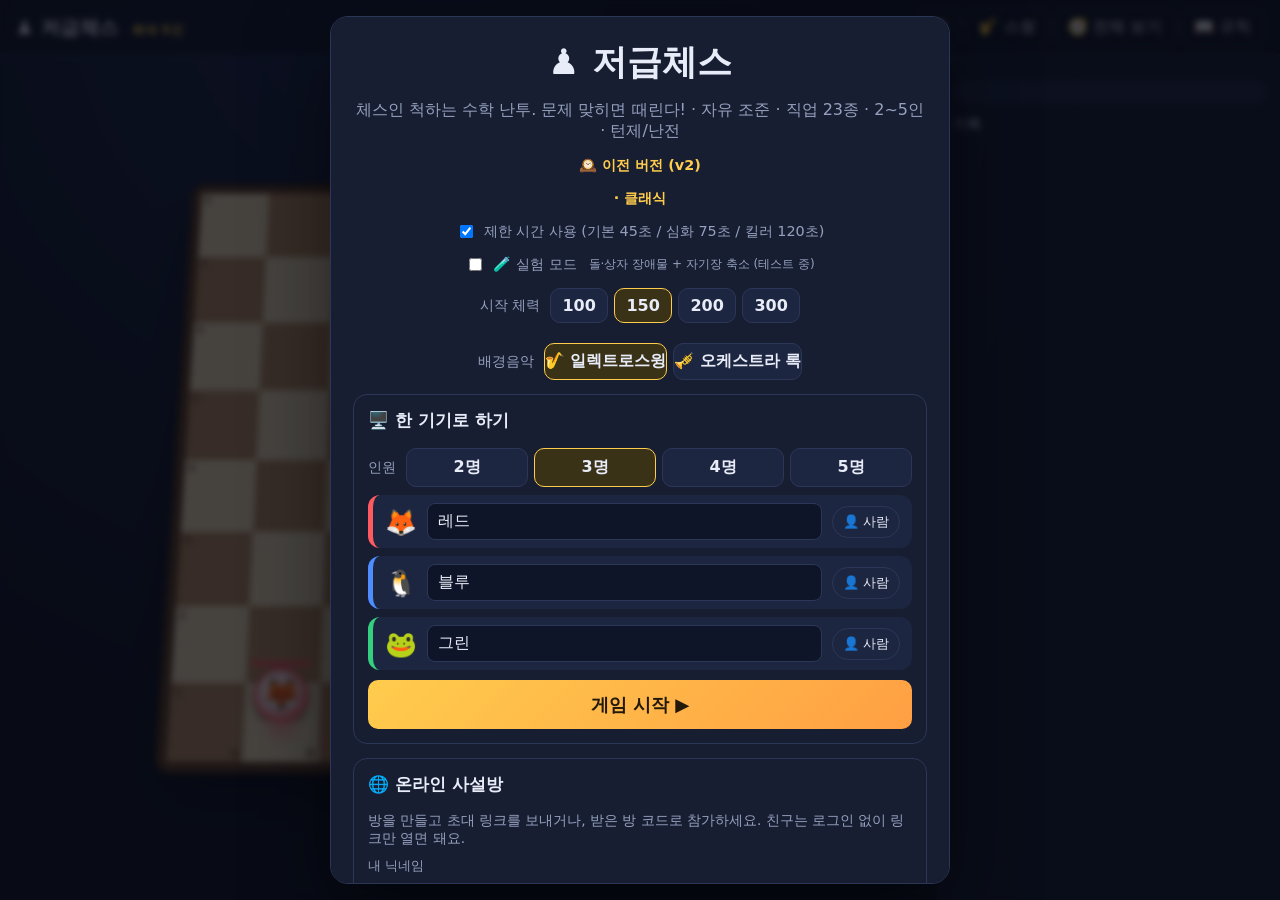
==== commit 86409b18: "이름 변경: 저급체스 ♟ Co-Authored-By: Claude Opus 5.5 <noreply@anthropic.com> Claude-Session: https://claude" ====
--- a/index.html
+++ b/index.html
@@ -3,16 +3,16 @@
 <head>
   <meta charset="UTF-8">
   <meta name="viewport" content="width=device-width, initial-scale=1">
-  <title>수학 배틀 ∑</title>
-  <link rel="icon" href="data:image/svg+xml,%3Csvg xmlns=%22http://www.w3.org/2000/svg%22 viewBox=%220 0 100 100%22%3E%3Ctext y=%22.9em%22 font-size=%2290%22%3E%E2%88%91%3C/text%3E%3C/svg%3E">
+  <title>저급체스 ♟</title>
+  <link rel="icon" href="data:image/svg+xml,%3Csvg xmlns=%22http://www.w3.org/2000/svg%22 viewBox=%220 0 100 100%22%3E%3Ctext y=%22.9em%22 font-size=%2290%22%3E%E2%99%9F%3C/text%3E%3C/svg%3E">
   <link rel="stylesheet" href="vendor/katex/katex.min.css">
   <script src="vendor/katex/katex.min.js"></script>
-  <link rel="stylesheet" href="css/style.css?v=20260926-2">
+  <link rel="stylesheet" href="css/style.css?v=20260926-3">
 </head>
 <body>
   <div id="app">
     <header class="topbar">
-      <div class="brand">∑ 수학 배틀 <small>최대 5인</small></div>
+      <div class="brand">♟ 저급체스 <small>최대 5인</small></div>
       <div class="round" id="roundInfo"></div>
       <div class="top-actions">
         <button id="btnSound" class="ghost sound-btn" aria-label="소리 설정">🔊</button>
@@ -50,8 +50,8 @@
   <!-- 시작 화면 -->
   <div class="overlay" id="setup">
     <div class="card setup-card">
-      <h1>∑ 수학 배틀</h1>
-      <p class="muted">수학 문제를 맞혀 공격하고, 움직이고, 살아남아라! · 자유 조준 · 증강 · 2~5인 · 턴제/난전</p>
+      <h1>♟ 저급체스</h1>
+      <p class="muted">체스인 척하는 수학 난투. 문제 맞히면 때린다! · 자유 조준 · 직업 23종 · 2~5인 · 턴제/난전</p>
       <a class="version-link" href="v2/">🕰️ 이전 버전 (v2)</a> <a class="version-link" href="classic/">· 클래식</a>
       <label class="check"><input type="checkbox" id="optTimer" checked> 제한 시간 사용 (기본 45초 / 심화 75초 / 킬러 120초)</label>
       <label class="check exp-check"><input type="checkbox" id="optExp"> 🧪 실험 모드 <small>돌·상자 장애물 + 자기장 축소 (테스트 중)</small></label>
@@ -111,10 +111,10 @@
   <div class="overlay hidden" id="modal"><div class="card" id="modalCard"></div></div>
 
   <script src="vendor/mqtt/mqtt.min.js"></script>
-  <script src="js/music.js?v=20260926-2"></script>
-  <script src="js/sfx.js?v=20260926-2"></script>
-  <script src="js/chars.js?v=20260926-2"></script>
-  <script src="js/problems.js?v=20260926-2"></script>
-  <script src="js/game.js?v=20260926-2"></script>
+  <script src="js/music.js?v=20260926-3"></script>
+  <script src="js/sfx.js?v=20260926-3"></script>
+  <script src="js/chars.js?v=20260926-3"></script>
+  <script src="js/problems.js?v=20260926-3"></script>
+  <script src="js/game.js?v=20260926-3"></script>
 </body>
 </html>
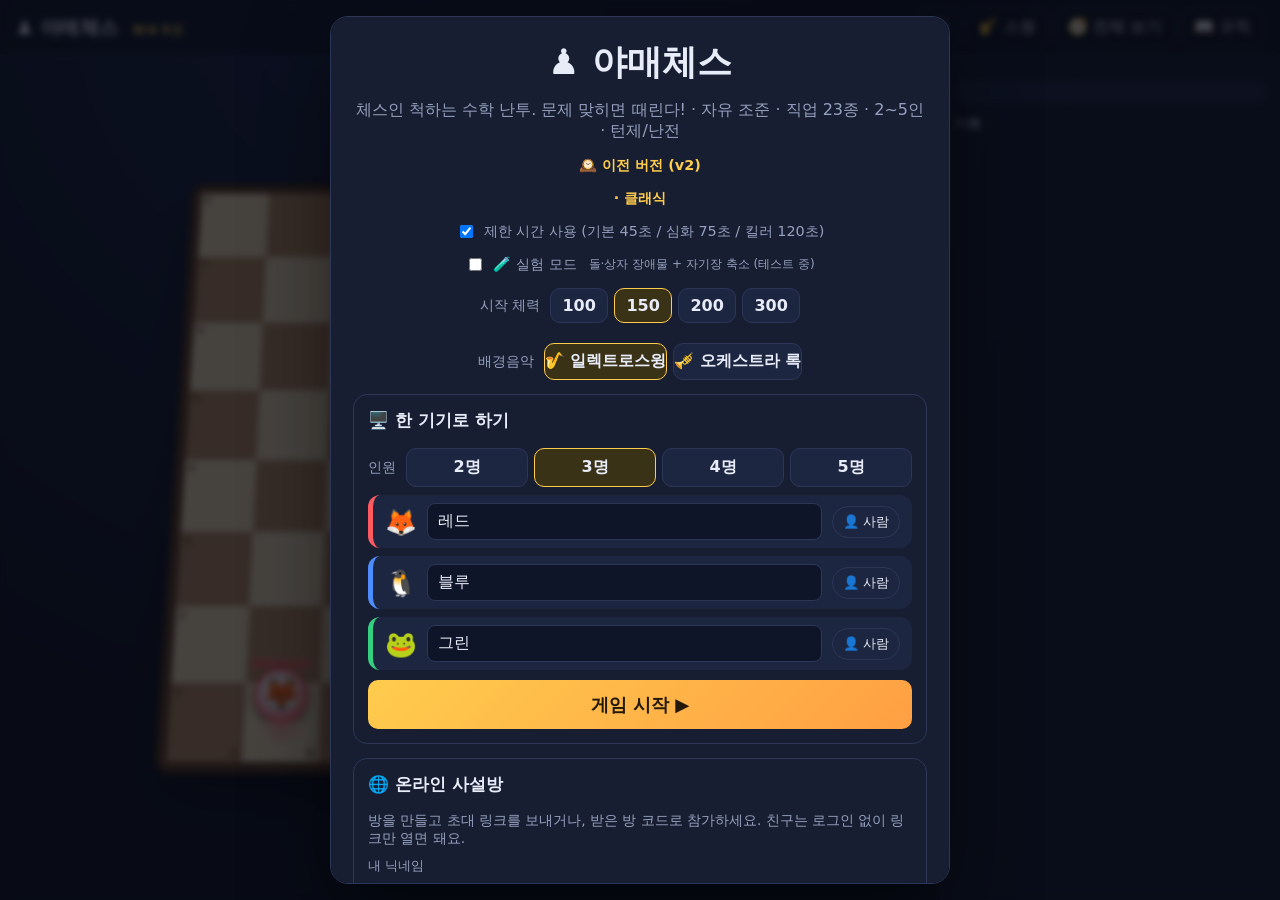
==== commit cf54ce75: "이름 변경: 야매체스 ♟ Co-Authored-By: Claude Opus 5.5 <noreply@anthropic.com> Claude-Session: https://claude" ====
--- a/index.html
+++ b/index.html
@@ -3,16 +3,16 @@
 <head>
   <meta charset="UTF-8">
   <meta name="viewport" content="width=device-width, initial-scale=1">
-  <title>저급체스 ♟</title>
+  <title>야매체스 ♟</title>
   <link rel="icon" href="data:image/svg+xml,%3Csvg xmlns=%22http://www.w3.org/2000/svg%22 viewBox=%220 0 100 100%22%3E%3Ctext y=%22.9em%22 font-size=%2290%22%3E%E2%99%9F%3C/text%3E%3C/svg%3E">
   <link rel="stylesheet" href="vendor/katex/katex.min.css">
   <script src="vendor/katex/katex.min.js"></script>
-  <link rel="stylesheet" href="css/style.css?v=20260926-3">
+  <link rel="stylesheet" href="css/style.css?v=20260926-4">
 </head>
 <body>
   <div id="app">
     <header class="topbar">
-      <div class="brand">♟ 저급체스 <small>최대 5인</small></div>
+      <div class="brand">♟ 야매체스 <small>최대 5인</small></div>
       <div class="round" id="roundInfo"></div>
       <div class="top-actions">
         <button id="btnSound" class="ghost sound-btn" aria-label="소리 설정">🔊</button>
@@ -50,7 +50,7 @@
   <!-- 시작 화면 -->
   <div class="overlay" id="setup">
     <div class="card setup-card">
-      <h1>♟ 저급체스</h1>
+      <h1>♟ 야매체스</h1>
       <p class="muted">체스인 척하는 수학 난투. 문제 맞히면 때린다! · 자유 조준 · 직업 23종 · 2~5인 · 턴제/난전</p>
       <a class="version-link" href="v2/">🕰️ 이전 버전 (v2)</a> <a class="version-link" href="classic/">· 클래식</a>
       <label class="check"><input type="checkbox" id="optTimer" checked> 제한 시간 사용 (기본 45초 / 심화 75초 / 킬러 120초)</label>
@@ -111,10 +111,10 @@
   <div class="overlay hidden" id="modal"><div class="card" id="modalCard"></div></div>
 
   <script src="vendor/mqtt/mqtt.min.js"></script>
-  <script src="js/music.js?v=20260926-3"></script>
-  <script src="js/sfx.js?v=20260926-3"></script>
-  <script src="js/chars.js?v=20260926-3"></script>
-  <script src="js/problems.js?v=20260926-3"></script>
-  <script src="js/game.js?v=20260926-3"></script>
+  <script src="js/music.js?v=20260926-4"></script>
+  <script src="js/sfx.js?v=20260926-4"></script>
+  <script src="js/chars.js?v=20260926-4"></script>
+  <script src="js/problems.js?v=20260926-4"></script>
+  <script src="js/game.js?v=20260926-4"></script>
 </body>
 </html>
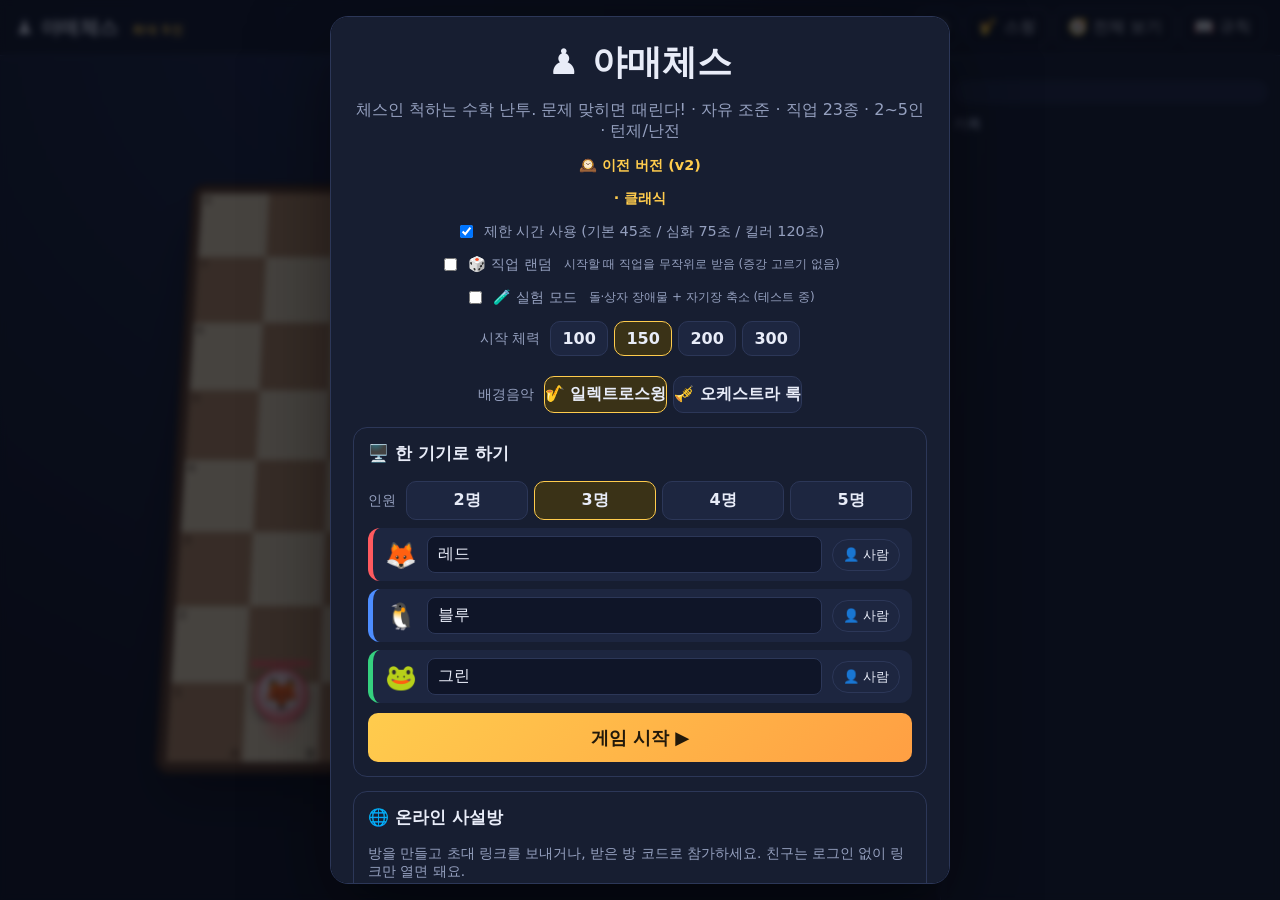
==== commit 52b33e2b: "누가 나가도 게임이 계속되게 + 직업 랜덤 모드 - 대기실에서 방장이 나가면 다음 사람이 방장이 되어 바로 시작 가능 - 자리 비운 사람 차례: 방을 떠났으면 2초, 화면만 내렸으" ====
--- a/index.html
+++ b/index.html
@@ -7,7 +7,7 @@
   <link rel="icon" href="data:image/svg+xml,%3Csvg xmlns=%22http://www.w3.org/2000/svg%22 viewBox=%220 0 100 100%22%3E%3Ctext y=%22.9em%22 font-size=%2290%22%3E%E2%99%9F%3C/text%3E%3C/svg%3E">
   <link rel="stylesheet" href="vendor/katex/katex.min.css">
   <script src="vendor/katex/katex.min.js"></script>
-  <link rel="stylesheet" href="css/style.css?v=20260926-4">
+  <link rel="stylesheet" href="css/style.css?v=20260926-7">
 </head>
 <body>
   <div id="app">
@@ -54,6 +54,7 @@
       <p class="muted">체스인 척하는 수학 난투. 문제 맞히면 때린다! · 자유 조준 · 직업 23종 · 2~5인 · 턴제/난전</p>
       <a class="version-link" href="v2/">🕰️ 이전 버전 (v2)</a> <a class="version-link" href="classic/">· 클래식</a>
       <label class="check"><input type="checkbox" id="optTimer" checked> 제한 시간 사용 (기본 45초 / 심화 75초 / 킬러 120초)</label>
+      <label class="check exp-check"><input type="checkbox" id="optRand"> 🎲 직업 랜덤 <small>시작할 때 직업을 무작위로 받음 (증강 고르기 없음)</small></label>
       <label class="check exp-check"><input type="checkbox" id="optExp"> 🧪 실험 모드 <small>돌·상자 장애물 + 자기장 축소 (테스트 중)</small></label>
       <div class="hp-row" id="hpRow" role="group" aria-label="시작 체력"></div>
       <div class="hp-row" id="bgmRow" role="group" aria-label="배경음악"></div>
@@ -111,10 +112,10 @@
   <div class="overlay hidden" id="modal"><div class="card" id="modalCard"></div></div>
 
   <script src="vendor/mqtt/mqtt.min.js"></script>
-  <script src="js/music.js?v=20260926-4"></script>
-  <script src="js/sfx.js?v=20260926-4"></script>
-  <script src="js/chars.js?v=20260926-4"></script>
-  <script src="js/problems.js?v=20260926-4"></script>
-  <script src="js/game.js?v=20260926-4"></script>
+  <script src="js/music.js?v=20260926-7"></script>
+  <script src="js/sfx.js?v=20260926-7"></script>
+  <script src="js/chars.js?v=20260926-7"></script>
+  <script src="js/problems.js?v=20260926-7"></script>
+  <script src="js/game.js?v=20260926-7"></script>
 </body>
 </html>
--- a/css/style.css
+++ b/css/style.css
@@ -506,6 +506,12 @@
 }
 .spec-head { display: flex; align-items: center; gap: 8px; flex-wrap: wrap; }
 .spec-head b { color: var(--pc); }
+.spec-toggle { margin-left: auto; pointer-events: auto; font: inherit; font-size: .78rem; color: var(--text); background: #26304f; border: 1px solid var(--line); border-radius: 8px; padding: 4px 8px; cursor: pointer; }
+.spec-time { font-weight: 800; color: var(--accent); background: rgba(0, 0, 0, .3); border-radius: 8px; padding: 2px 8px; }
+.spec-time b { font-size: 1.15rem; font-variant-numeric: tabular-nums; }
+.spec-time.warn { color: #ff5d6c; animation: pulse .5s ease-in-out infinite alternate; }
+.spectate.min { width: auto; max-width: calc(100% - 130px); padding: 6px 10px; border-radius: 999px; }
+.spectate.min .spec-head { flex-wrap: nowrap; white-space: nowrap; }
 .spec-eye { font-size: 1.1rem; }
 .spec-wait { margin: 0; color: var(--muted); }
 .spec-tags { display: flex; align-items: center; gap: 6px; flex-wrap: wrap; }
@@ -640,3 +646,5 @@
 .fx .imp-poison .imp-in { animation: impSmoke .7s ease-out forwards; }
 .fx .guide-cell.lock { stroke-dasharray: .1 .08; stroke-width: .05; fill: rgba(255, 203, 61, .12); }
 .stand .guide-label { position: absolute; top: 0; left: 50%; transform: translate(-50%, -85%); font-weight: 800; font-size: calc(var(--cell) * .3); color: #ff5d6c; text-shadow: 0 0 3px #0b1020, 0 0 3px #0b1020, 0 1px 2px #0b1020; white-space: nowrap; pointer-events: none; }
+.nick-row { margin: 6px 0 2px; }
+.spectate.min .spec-head .muted { overflow: hidden; text-overflow: ellipsis; min-width: 0; }
